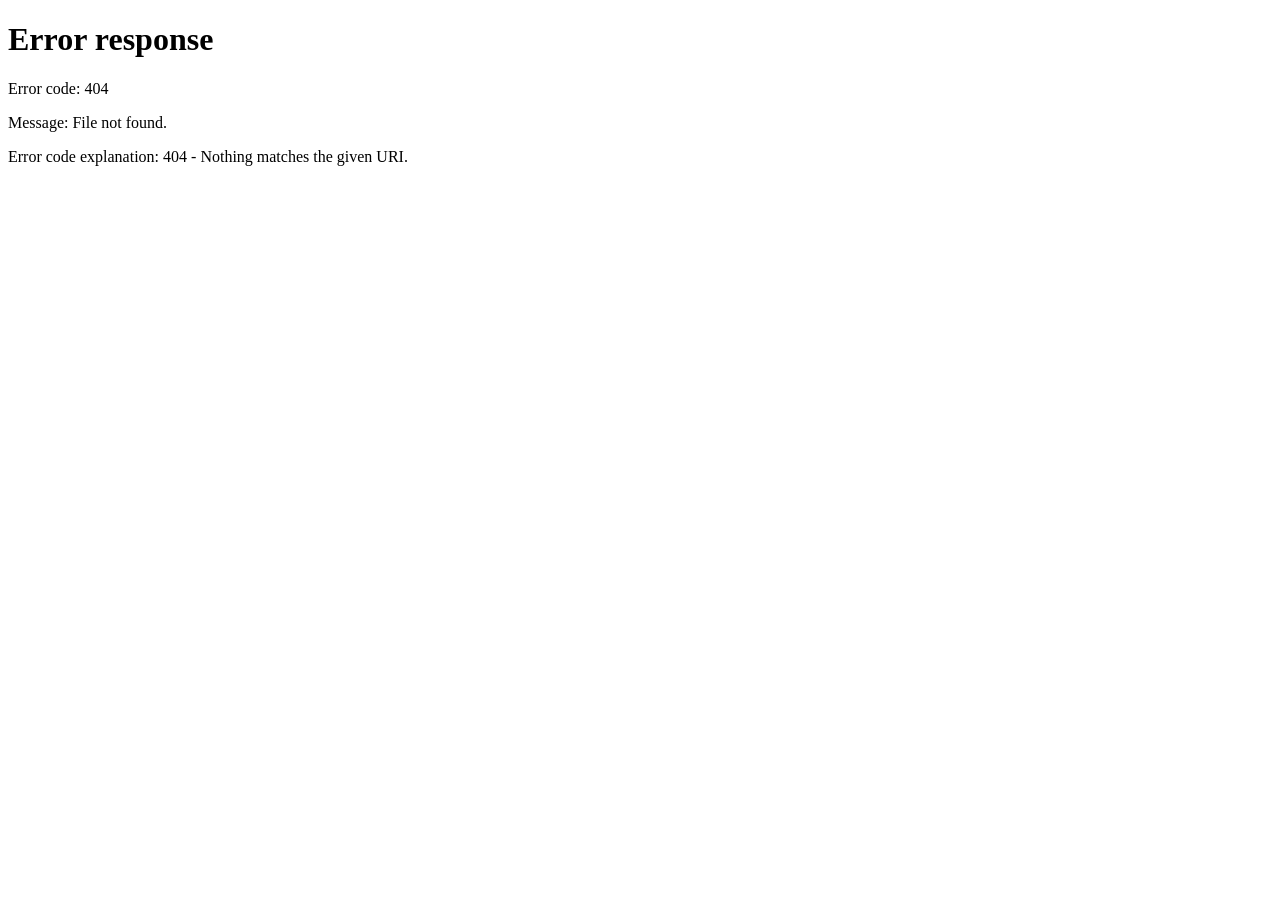
==== frontend/dashboard.html @ 2da49eb0 "Add files via upload" ====
<!DOCTYPE html>
<html lang="en">

<head>
  <meta charset="UTF-8">
  <meta name="viewport" content="width=device-width, initial-scale=1.0">
  <title>Dashboard</title>
  <link rel="stylesheet" href="style.css">
</head>

<body>

  <main class="card dashboard">

    <header class="top-bar">
      <h1>Home</h1>
      <button id="logout">Logout</button>
    </header>

    <p id="welcome">Loading...</p>

    <div class="image-container">

     <div class="image-box">
        <span class="eyebrow">Charles Juliann Valdez</span>
        <span class="title">New Music Mix</span>
        <img src="531f5be0-67ce-42e6-bd6c-63e06c748147.jpg" alt="Image 1">
      </div>

      <div class="image-box">
        <span class="eyebrow">Jaydelyn Guray</span>
        <span class="title">The Songwriters</span>
        <img src="462752d4-5e5b-4752-8660-2df24066969d.jpg" alt="Image 2">
      </div>

      <div class="image-box">
        <span class="eyebrow">Carl Gramaje</span>
        <span class="title">Station</span>
        <img src="download (1).jpg" alt="Image 3">
      </div>

      <div class="image-box">
        <span class="eyebrow">Raven Ayora</span>
        <span class="title">Discover Mix</span>
        <img src="download.jpg" alt="Image 4">
      </div>



    </div>

  </main>

  <script>

    const API_URL = "https://charles-8khr.onrender.com";

    const token = localStorage.getItem("token");

    if (!token) {
      window.location.href = "index.html";
    }

    fetch(`${API_URL}/api/profile`, {
      headers: {
        Authorization: `Bearer ${token}`
      }
    })

    .then(response => {

      if (!response.ok) {
        throw new Error();
      }

      return response.json();

    })

    .then(data => {

      document.getElementById("welcome").textContent =
        `Welcome, ${data.user.name} (${data.user.email})`;

    })

    .catch(() => {

      localStorage.removeItem("token");

      window.location.href = "index.html";

    });

    document.getElementById("logout").addEventListener("click", () => {

      localStorage.removeItem("token");

      window.location.href = "index.html";

    });

  </script>

</body>

</html>
---- frontend/style.css ----
* {
  box-sizing: border-box;
  font-family: Arial, sans-serif;
}

body {
  margin: 0;
  min-height: 100vh;
  display: flex;
  justify-content: center;
  align-items: center;
  background: url("7e85ed5a70d3817e5097d9e5b5193c7b-400.jpg") center / cover no-repeat fixed;
}

.card {
  width: 380px;
  max-width: 90%;
  padding: 32px;
  background: white;
  border-radius: 12px;
  box-shadow: 0 8px 30px rgba(0,0,0,.10);
}

h1, h2 {
  margin-top: 0;
}

.subtitle {
  color: #666;
}

label {
  display: block;
  margin: 14px 0 6px;
}

input {
  width: 100%;
  padding: 12px;
  border: 1px solid #ccc;
  border-radius: 6px;
}

button {
  width: 100%;
  margin-top: 18px;
  padding: 12px;
  border: 0;
  border-radius: 6px;
  background: #222;
  color: white;
  cursor: pointer;
}

button:hover {
  opacity: .9;
}

.hidden {
  display: none;
}

#message, #registerMessage {
  min-height: 20px;
}

/* ---------- Dashboard ---------- */

body:has(.dashboard) {
  background: #fff;
  align-items: flex-start;
}

.card.dashboard {
  width: 100%;
  max-width: 900px;
  padding: 32px 24px;
  border-radius: 0;
  box-shadow: none;
}

.dashboard .top-bar {
  display: flex;
  justify-content: space-between;
  align-items: center;
  border-bottom: 1px solid #e5e5ea;
  padding-bottom: 12px;
  margin-bottom: 8px;
}

.dashboard h1 {
  margin: 0;
  font-size: 28px;
}

.dashboard #welcome {
  font-size: 14px;
  color: #666;
  margin: 0 0 20px;
}

.dashboard #logout {
  width: auto;
  margin-top: 0;
  padding: 8px 18px;
  border-radius: 999px;
  background: #f2f2f7;
  color: #fa233b;
  font-weight: 600;
}

.dashboard .image-container {
  display: flex !important;
  flex-direction: row !important;
  flex-wrap: nowrap;
  gap: 16px;
}

.dashboard .image-box {
  flex: 1 1 0;
  min-width: 0;
  display: flex;
  flex-direction: column;
}

.dashboard .eyebrow {
  font-size: 12px;
  color: #8e8e93;
  margin-bottom: 8px;
  white-space: nowrap;
  overflow: hidden;
  text-overflow: ellipsis;
}

.dashboard .title {
  display: none;
}

.dashboard .image-box img {
  width: 100%;
  height: 140px;
  aspect-ratio: auto;
  object-fit: cover;
  border-radius: 10px;
  box-shadow: 0 4px 14px rgba(0,0,0,.15);
}

@media (max-width: 700px) {
  .dashboard .image-container {
    flex-wrap: wrap;
  }
  .dashboard .image-box {
    flex: 1 1 calc(50% - 8px);
  }
}
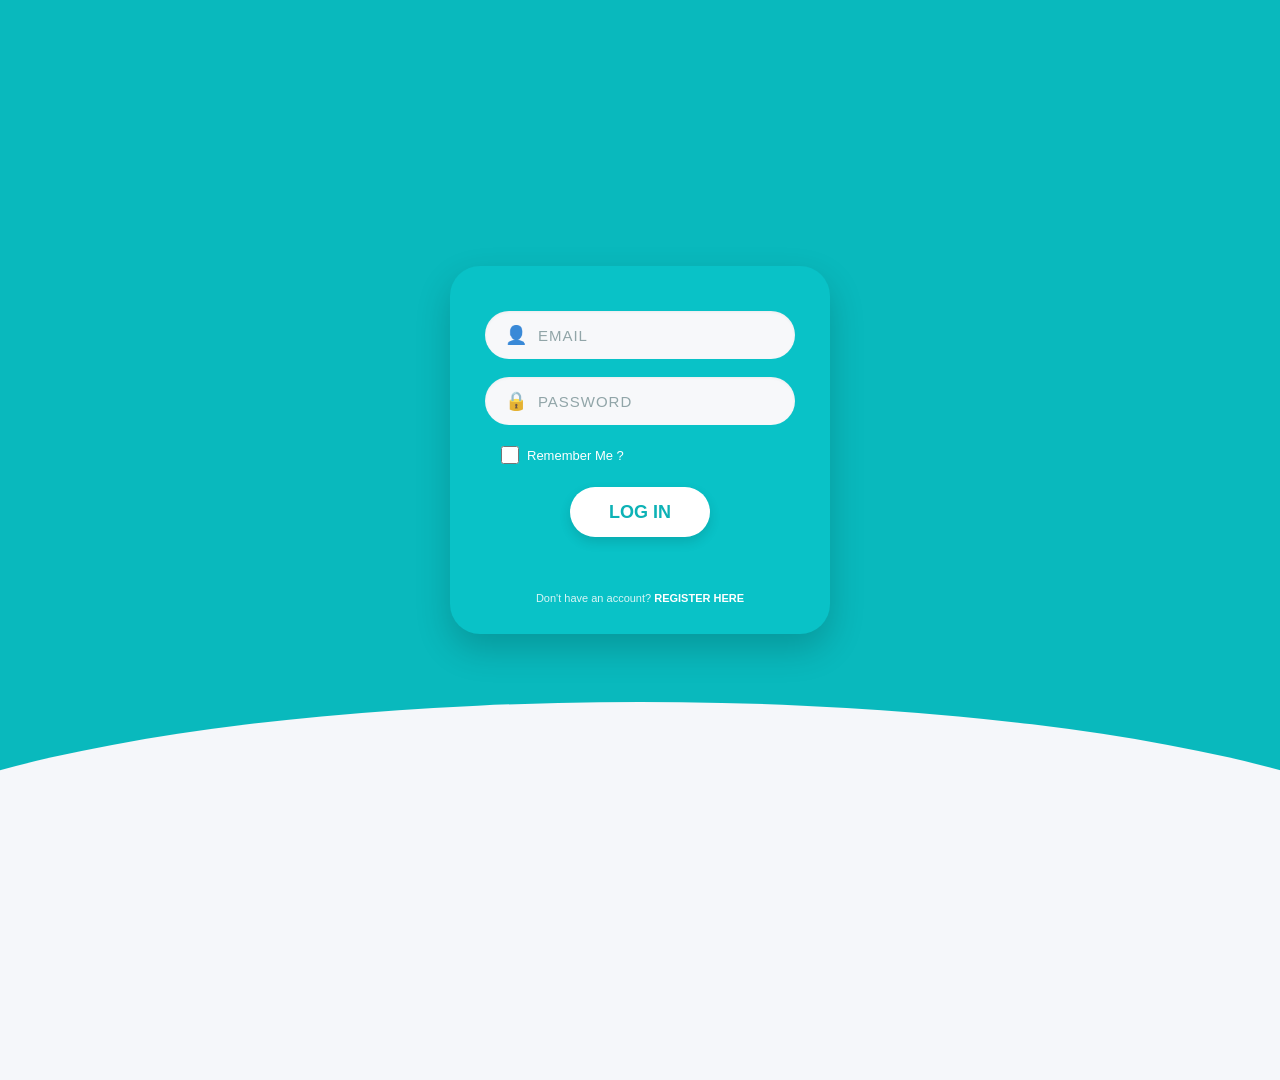
==== commit a810f343: "Refactor dashboard.html structure and scripts" ====
--- a/frontend/dashboard.html
+++ b/frontend/dashboard.html
@@ -1,107 +1,49 @@
-<!DOCTYPE html>
+<!doctype html>
 <html lang="en">
-
-<head>
-  <meta charset="UTF-8">
-  <meta name="viewport" content="width=device-width, initial-scale=1.0">
-  <title>Dashboard</title>
-  <link rel="stylesheet" href="style.css">
-</head>
-
-<body>
-
-  <main class="card dashboard">
-
-    <header class="top-bar">
-      <h1>Home</h1>
-      <button id="logout">Logout</button>
-    </header>
-
+  <head>
+    <meta charset="UTF-8" />
+    <meta name="viewport" content="width=device-width, initial-scale=1.0" />
+    <title>Dashboard</title>
+  </head>
+  <body>
+    <h1>Welcome to the Dashboard</h1>
     <p id="welcome">Loading...</p>
 
-    <div class="image-container">
+    <button onclick="logout()">Logout</button>
 
-     <div class="image-box">
-        <span class="eyebrow">Charles Juliann Valdez</span>
-        <span class="title">New Music Mix</span>
-        <img src="531f5be0-67ce-42e6-bd6c-63e06c748147.jpg" alt="Image 1">
-      </div>
+    <script>
+      const API_URL = "https://dbdb-dvxx.onrender.com"; // same as app.js
 
-      <div class="image-box">
-        <span class="eyebrow">Jaydelyn Guray</span>
-        <span class="title">The Songwriters</span>
-        <img src="462752d4-5e5b-4752-8660-2df24066969d.jpg" alt="Image 2">
-      </div>
+      const token = localStorage.getItem("token");
 
-      <div class="image-box">
-        <span class="eyebrow">Carl Gramaje</span>
-        <span class="title">Station</span>
-        <img src="download (1).jpg" alt="Image 3">
-      </div>
-
-      <div class="image-box">
-        <span class="eyebrow">Raven Ayora</span>
-        <span class="title">Discover Mix</span>
-        <img src="download.jpg" alt="Image 4">
-      </div>
-
-
-
-    </div>
-
-  </main>
-
-  <script>
-
-    const API_URL = "https://charles-8khr.onrender.com";
-
-    const token = localStorage.getItem("token");
-
-    if (!token) {
-      window.location.href = "index.html";
-    }
-
-    fetch(`${API_URL}/api/profile`, {
-      headers: {
-        Authorization: `Bearer ${token}`
-      }
-    })
-
-    .then(response => {
-
-      if (!response.ok) {
-        throw new Error();
+      if (!token) {
+        window.location.href = "index.html";
       }
 
-      return response.json();
+      fetch(`${API_URL}/api/profile`, {
+        headers: {
+          Authorization: `Bearer ${token}`
+        }
+      })
+        .then((response) => {
+          if (!response.ok) {
+            throw new Error();
+          }
+          return response.json();
+        })
+        .then((data) => {
+          document.getElementById("welcome").textContent =
+            `Welcome, ${data.user.name} (${data.user.email})`;
+        })
+        .catch(() => {
+          localStorage.removeItem("token");
+          window.location.href = "index.html";
+        });
 
-    })
-
-    .then(data => {
-
-      document.getElementById("welcome").textContent =
-        `Welcome, ${data.user.name} (${data.user.email})`;
-
-    })
-
-    .catch(() => {
-
-      localStorage.removeItem("token");
-
-      window.location.href = "index.html";
-
-    });
-
-    document.getElementById("logout").addEventListener("click", () => {
-
-      localStorage.removeItem("token");
-
-      window.location.href = "index.html";
-
-    });
-
-  </script>
-
-</body>
-
-</html>+      function logout() {
+        localStorage.removeItem("token");
+        window.location.href = "index.html";
+      }
+    </script>
+  </body>
+</html>
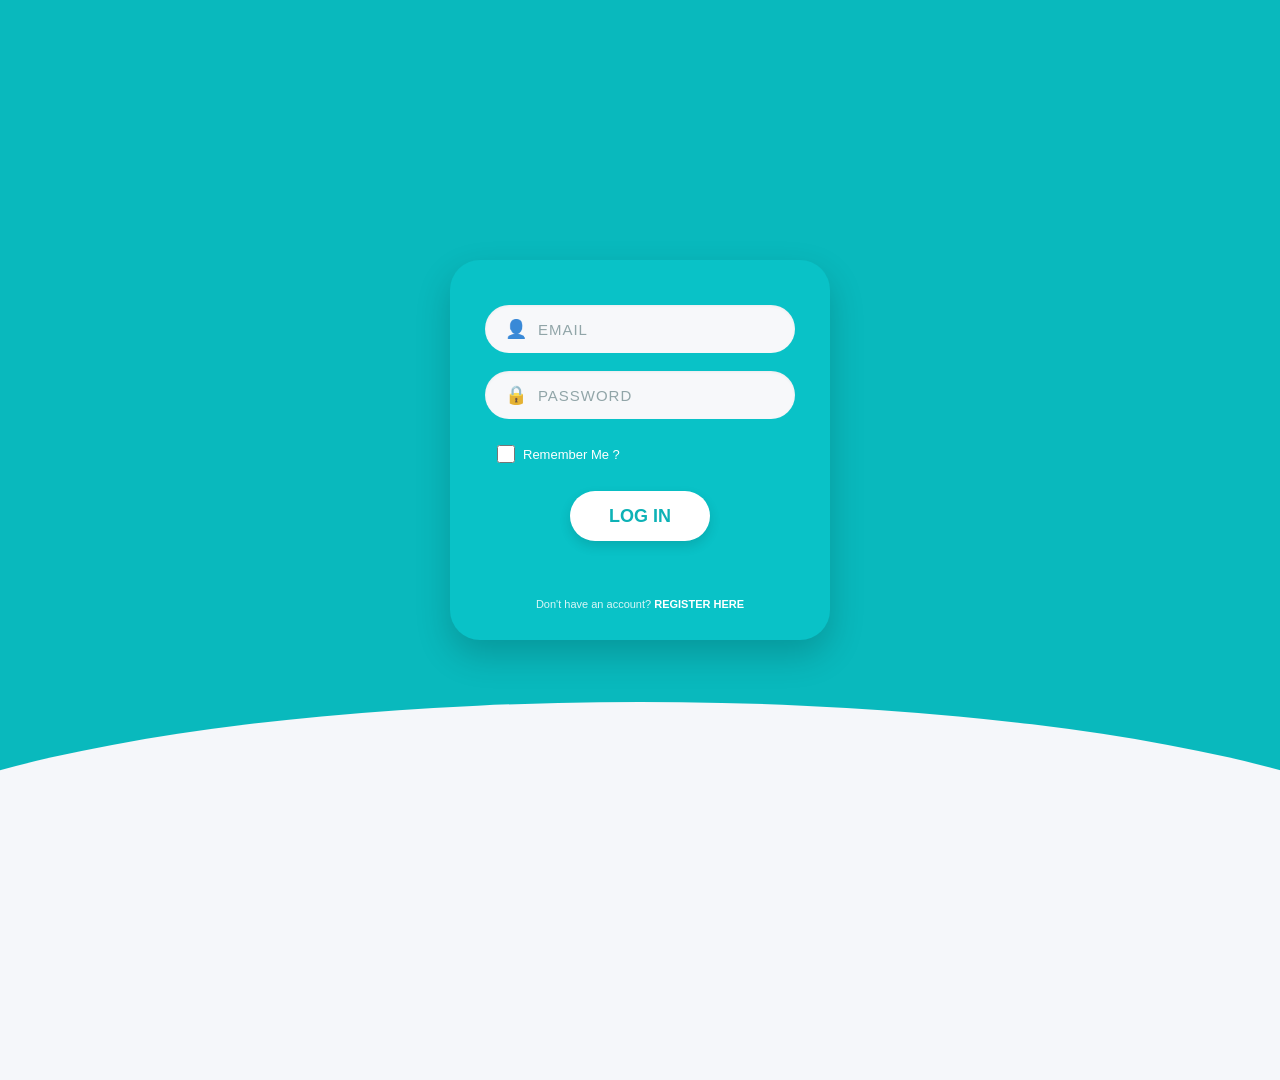
==== commit 9e36c01e: "Refactor dashboard HTML structure and logout functionality" ====
--- a/frontend/dashboard.html
+++ b/frontend/dashboard.html
@@ -4,12 +4,16 @@
     <meta charset="UTF-8" />
     <meta name="viewport" content="width=device-width, initial-scale=1.0" />
     <title>Dashboard</title>
+    <link rel="stylesheet" href="style.css" />
   </head>
   <body>
-    <h1>Welcome to the Dashboard</h1>
-    <p id="welcome">Loading...</p>
+    <div class="container">
+      <h2>Dashboard</h2>
 
-    <button onclick="logout()">Logout</button>
+      <p id="message">Loading...</p>
+
+      <button id="logout">Logout</button>
+    </div>
 
     <script>
       const API_URL = "https://dbdb-dvxx.onrender.com"; // same as app.js
@@ -32,7 +36,7 @@
           return response.json();
         })
         .then((data) => {
-          document.getElementById("welcome").textContent =
+          document.getElementById("message").textContent =
             `Welcome, ${data.user.name} (${data.user.email})`;
         })
         .catch(() => {
@@ -40,10 +44,10 @@
           window.location.href = "index.html";
         });
 
-      function logout() {
+      document.getElementById("logout").addEventListener("click", () => {
         localStorage.removeItem("token");
         window.location.href = "index.html";
-      }
+      });
     </script>
   </body>
 </html>
--- a/frontend/style.css
+++ b/frontend/style.css
@@ -0,0 +1,300 @@
+* {
+  box-sizing: border-box;
+  font-family: Arial, sans-serif;
+}
+
+html,
+body {
+  margin: 0;
+  padding: 0;
+  min-height: 100%;
+}
+
+
+/* =========================
+   LOGIN PAGE
+   ========================= */
+
+.login-page {
+  min-height: 100vh;
+  width: 100%;
+  display: flex;
+  justify-content: center;
+  align-items: center;
+  overflow: hidden;
+  background: #09b9bd;
+  position: relative;
+}
+
+
+/* White curved bottom */
+
+.login-page::before {
+  content: "";
+  position: absolute;
+  width: 130%;
+  height: 42%;
+  left: -15%;
+  bottom: -20%;
+  background: #f5f7fa;
+  border-radius: 50% 50% 0 0;
+  z-index: 0;
+}
+
+
+/* Login wrapper */
+
+.login-page .login-wrapper {
+  width: 100%;
+  max-width: 420px;
+  padding: 30px 20px;
+  position: relative;
+  z-index: 2;
+}
+
+
+/* Login card */
+
+.login-page .login-card,
+.login-page .register-card {
+  width: 100%;
+  background: #09c2c7;
+  padding: 45px 35px 30px;
+  border-radius: 30px;
+  position: relative;
+  box-shadow: 0 15px 35px rgba(0, 0, 0, 0.18);
+}
+
+
+/* =========================
+   LOGIN INPUTS
+   ========================= */
+
+.login-page .input-box {
+  width: 100%;
+  height: 48px;
+  background: #f7f8fa;
+  border-radius: 30px;
+  display: flex;
+  align-items: center;
+  padding: 0 18px;
+  margin-bottom: 18px;
+  box-shadow: inset 0 1px 3px rgba(0, 0, 0, 0.05);
+}
+
+.login-page .input-icon {
+  width: 30px;
+  font-size: 18px;
+  text-align: center;
+  opacity: 0.85;
+}
+
+.login-page .input-box input {
+  width: 100%;
+  border: none;
+  outline: none;
+  background: transparent;
+  font-size: 15px;
+  padding: 0 8px;
+  color: #777;
+}
+
+.login-page .input-box input::placeholder {
+  color: #91a5a8;
+  letter-spacing: 1px;
+}
+
+
+/* =========================
+   REMEMBER ME
+   ========================= */
+
+.login-page .remember-box {
+  display: flex;
+  align-items: center;
+  margin: 8px 0 20px 12px;
+  color: white;
+  font-size: 13px;
+}
+
+.login-page .remember-box input {
+  width: 18px;
+  height: 18px;
+  margin-right: 8px;
+  accent-color: white;
+}
+
+.login-page .remember-box label {
+  margin: 0;
+  cursor: pointer;
+}
+
+
+/* =========================
+   LOGIN BUTTON
+   ========================= */
+
+.login-page .login-button {
+  display: block;
+  width: 140px;
+  height: 50px;
+  margin: 0 auto;
+  border: none;
+  border-radius: 30px;
+  background: white;
+  color: #0db2b6;
+  font-size: 18px;
+  font-weight: bold;
+  cursor: pointer;
+  transition: 0.2s ease;
+  box-shadow: 0 5px 12px rgba(0, 0, 0, 0.12);
+}
+
+.login-page .login-button:hover {
+  transform: translateY(-2px);
+  box-shadow: 0 8px 16px rgba(0, 0, 0, 0.18);
+}
+
+.login-page .login-button:active {
+  transform: translateY(0);
+}
+
+
+/* =========================
+   REGISTER TEXT
+   ========================= */
+
+.login-page .register-text {
+  text-align: center;
+  color: rgba(255, 255, 255, 0.85);
+  font-size: 11px;
+  margin: 22px 0 0;
+}
+
+.login-page .register-text a {
+  color: white;
+  font-weight: bold;
+  text-decoration: none;
+}
+
+.login-page .register-text a:hover {
+  text-decoration: underline;
+}
+
+
+/* =========================
+   MESSAGES
+   ========================= */
+
+.login-page #message,
+.login-page #registerMessage {
+  min-height: 20px;
+  text-align: center;
+  color: white;
+  font-size: 13px;
+}
+
+
+/* =========================
+   REGISTER
+   ========================= */
+
+.login-page .register-card {
+  padding-top: 35px;
+}
+
+.login-page .register-card h2 {
+  text-align: center;
+  color: white;
+  margin: 0 0 25px;
+  font-size: 22px;
+  letter-spacing: 1px;
+}
+
+.login-page .hidden {
+  display: none;
+}
+
+
+/* =========================
+   DASHBOARD
+   ========================= */
+
+body {
+  font-family: Arial, sans-serif;
+  background: #f4f4f4;
+  display: flex;
+  justify-content: center;
+  align-items: center;
+  height: 100vh;
+}
+
+.container {
+  background: white;
+  padding: 30px;
+  width: 320px;
+  border-radius: 10px;
+  box-shadow: 0 0 10px rgba(0, 0, 0, 0.1);
+}
+
+h2 {
+  text-align: center;
+}
+
+input {
+  width: 100%;
+  padding: 10px;
+  margin: 8px 0;
+  box-sizing: border-box;
+}
+
+button {
+  width: 100%;
+  padding: 10px;
+  margin-top: 8px;
+  cursor: pointer;
+}
+
+#message {
+  margin-top: 15px;
+  text-align: center;
+}
+
+/* =========================
+   MOBILE
+   ========================= */
+
+@media (max-width: 700px) {
+
+  .login-page .login-wrapper {
+    max-width: 390px;
+    padding: 25px 18px;
+  }
+
+  .login-page .login-card,
+  .login-page .register-card {
+    padding-left: 25px;
+    padding-right: 25px;
+  }
+
+  .dashboard .image-container {
+    flex-wrap: wrap;
+  }
+
+  .dashboard .image-box {
+    flex: 1 1 calc(50% - 8px);
+  }
+}
+
+
+@media (max-width: 400px) {
+
+  .login-page .login-card {
+    padding-left: 20px;
+    padding-right: 20px;
+  }
+
+  .login-page .input-box {
+    height: 45px;
+  }
+}
